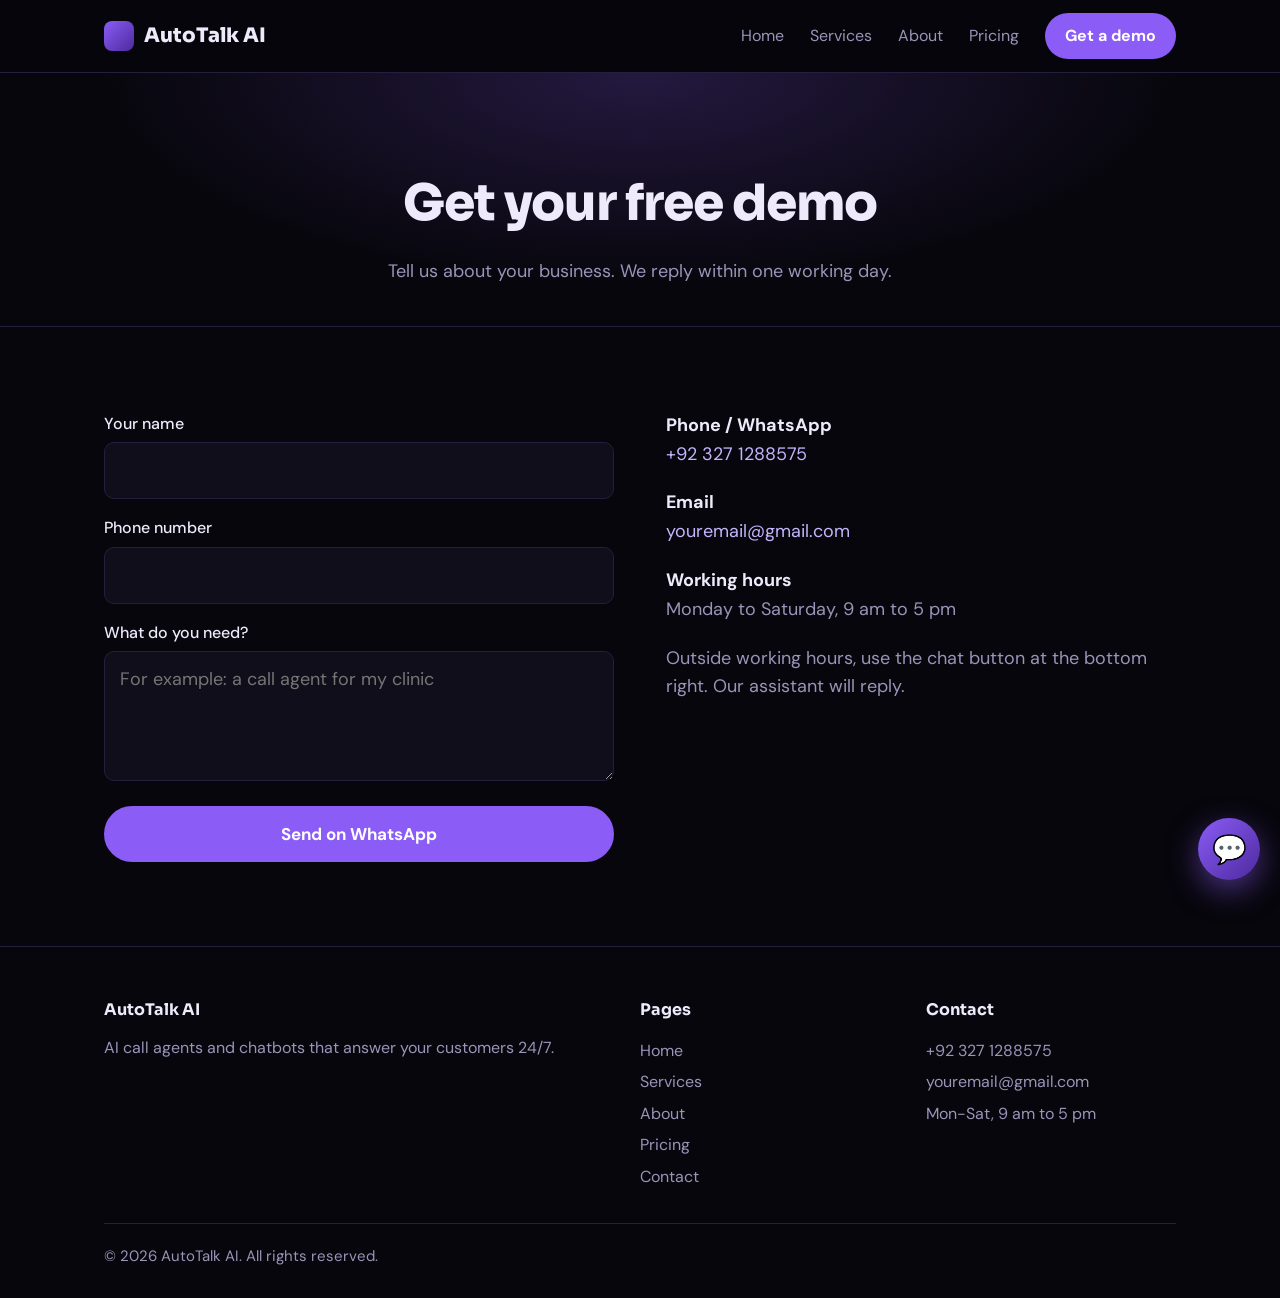
==== contact.html @ 1f4cff15 "Add files via upload" ====
<!DOCTYPE html>
<html lang="en">
<head>
<meta charset="UTF-8">
<meta name="viewport" content="width=device-width, initial-scale=1">
<title>Contact | AutoTalk AI</title>
<meta name="description" content="AutoTalk AI builds AI call agents and chatbots that answer customers, qualify leads and book appointments 24/7.">
<link rel="preconnect" href="https://fonts.googleapis.com">
<link rel="preconnect" href="https://fonts.gstatic.com" crossorigin>
<link href="https://fonts.googleapis.com/css2?family=DM+Sans:wght@400;500;700&family=Sora:wght@600;700;800&display=swap" rel="stylesheet">
<link rel="stylesheet" href="style.css">
</head>
<body>
<div id="site-header"></div>
<main>
<div class="page-head"><div class="wrap"><h1>Get your free demo</h1><p>Tell us about your business. We reply within one working day.</p></div></div>

<section>
  <div class="wrap">
    <div class="contact-grid">
      <form id="quote-form">
        <div><label for="name">Your name</label><input id="name" required></div>
        <div><label for="phone">Phone number</label><input id="phone" type="tel" required></div>
        <div><label for="msg">What do you need?</label><textarea id="msg" placeholder="For example: a call agent for my clinic" required></textarea></div>
        <button class="btn" type="submit">Send on WhatsApp</button>
      </form>
      <div class="details">
        <p><strong>Phone / WhatsApp</strong><a href="tel:+923271288575">+92 327 1288575</a></p>
        <p><strong>Email</strong><a href="mailto:youremail@gmail.com">youremail@gmail.com</a></p>
        <p><strong>Working hours</strong>Monday to Saturday, 9 am to 5 pm</p>
        <p>Outside working hours, use the chat button at the bottom right. Our assistant will reply.</p>
      </div>
    </div>
  </div>
</section>
</main>
<div id="site-footer"></div>
<script src="script.js"></script>
</body>
</html>
---- style.css ----
:root{
  --bg:#07060C;
  --panel:#100E1B;
  --panel2:#16132A;
  --line:#241F3D;
  --purple:#8B5CF6;
  --purple-deep:#4C2A9E;
  --lilac:#C4B5FD;
  --text:#EEEAFB;
  --muted:#9A94B8;
  --head:'Sora',Arial,sans-serif;
  --body:'DM Sans',Arial,sans-serif;
}
*{box-sizing:border-box;margin:0;padding:0}
html{scroll-behavior:smooth}
body{font-family:var(--body);font-size:18px;line-height:1.6;color:var(--text);background:var(--bg);overflow-x:hidden}
a{color:inherit}
img{max-width:100%}
:focus-visible{outline:3px solid var(--lilac);outline-offset:3px}
.wrap{max-width:1120px;margin:0 auto;padding:0 24px}

/* Header */
header{position:sticky;top:0;z-index:50;background:rgba(7,6,12,.88);backdrop-filter:blur(10px);border-bottom:1px solid var(--line)}
header .wrap{display:flex;align-items:center;justify-content:space-between;height:72px}
.logo{font-family:var(--head);font-weight:800;font-size:20px;text-decoration:none;display:flex;align-items:center;gap:10px}
.logo i{width:30px;height:30px;border-radius:8px;background:linear-gradient(135deg,var(--purple),var(--purple-deep));display:inline-block}
nav{display:flex;align-items:center;gap:26px}
nav a{text-decoration:none;font-size:16px;color:var(--muted)}
nav a:hover,nav a.on{color:var(--text)}
nav a.cta{color:#fff;background:var(--purple);padding:10px 20px;border-radius:999px;font-weight:700}
nav a.cta:hover{background:#9d74f8}
.burger{display:none;background:none;border:1px solid var(--line);color:var(--text);font-size:22px;width:44px;height:44px;border-radius:8px;cursor:pointer}

/* Buttons */
.btn{display:inline-block;padding:15px 30px;border-radius:999px;background:var(--purple);color:#fff;font-weight:700;text-decoration:none;border:2px solid var(--purple);font-size:17px;cursor:pointer;font-family:var(--body)}
.btn:hover{background:#9d74f8;border-color:#9d74f8}
.btn.ghost{background:transparent;color:var(--text);border-color:var(--line);margin-left:12px}
.btn.ghost:hover{border-color:var(--purple);color:var(--lilac)}

/* Hero with glowing arc */
.hero{position:relative;text-align:center;padding:120px 0 110px;overflow:hidden}
.hero::before{content:"";position:absolute;left:50%;top:-520px;width:1100px;height:1100px;transform:translateX(-50%);border-radius:50%;
  background:radial-gradient(circle at 50% 60%,#0A0816 52%,#2a1763 66%,#5b34c4 71%,rgba(139,92,246,0) 74%);
  box-shadow:0 0 120px 10px rgba(139,92,246,.35);z-index:0;pointer-events:none}
.hero .wrap{position:relative;z-index:1}
.badge{display:inline-block;padding:7px 16px;border:1px solid var(--line);background:rgba(22,19,42,.8);border-radius:999px;font-size:15px;color:var(--lilac);margin-bottom:26px}
.hero h1{font-family:var(--head);font-weight:800;font-size:clamp(36px,6vw,64px);line-height:1.08;letter-spacing:-0.025em;max-width:15em;margin:0 auto}
.hero h1 em{font-style:normal;background:linear-gradient(90deg,var(--lilac),var(--purple));-webkit-background-clip:text;background-clip:text;color:transparent}
.hero p.sub{color:var(--muted);font-size:20px;margin:24px auto 36px;max-width:32em}

.page-head{padding:90px 0 40px;text-align:center;border-bottom:1px solid var(--line);background:radial-gradient(ellipse at 50% 0,rgba(139,92,246,.22),transparent 60%)}
.page-head h1{font-family:var(--head);font-weight:800;font-size:clamp(32px,5vw,50px);letter-spacing:-0.02em}
.page-head p{color:var(--muted);max-width:34em;margin:14px auto 0}

/* Sections */
section{padding:84px 0}
.alt{background:var(--panel);border-top:1px solid var(--line);border-bottom:1px solid var(--line)}
h2{font-family:var(--head);font-weight:700;font-size:clamp(28px,4vw,40px);line-height:1.15;letter-spacing:-0.015em;margin-bottom:12px}
.lead{color:var(--muted);max-width:36em;margin-bottom:44px}
.center{text-align:center}.center .lead{margin-left:auto;margin-right:auto}

.grid3{display:grid;grid-template-columns:repeat(auto-fit,minmax(280px,1fr));gap:20px}
.card{background:var(--panel2);border:1px solid var(--line);border-radius:16px;padding:30px}
.card h3{font-family:var(--head);font-size:21px;margin-bottom:10px}
.card p{color:var(--muted);font-size:17px}
.card .ico{width:44px;height:44px;border-radius:12px;background:rgba(139,92,246,.18);color:var(--lilac);display:flex;align-items:center;justify-content:center;font-size:22px;margin-bottom:18px}
.card.hl{border-color:var(--purple);box-shadow:0 0 40px -10px rgba(139,92,246,.5)}
.card ul{list-style:none;margin-top:14px;color:var(--muted);font-size:16px}
.card li{padding:6px 0;border-top:1px solid var(--line)}
.tag{display:inline-block;font-size:14px;color:var(--lilac);margin-bottom:10px}

.steps{display:grid;grid-template-columns:repeat(auto-fit,minmax(240px,1fr));gap:36px;counter-reset:s}
.step{border-top:2px solid var(--purple);padding-top:18px}
.step::before{counter-increment:s;content:counter(s);font-family:var(--head);font-weight:700;color:var(--lilac);font-size:15px}
.step h3{font-family:var(--head);font-size:20px;margin:6px 0 8px}
.step p{color:var(--muted);font-size:17px}

.use{display:flex;flex-wrap:wrap;gap:12px;justify-content:center}
.use span{padding:10px 20px;border:1px solid var(--line);border-radius:999px;background:var(--panel2);font-size:16px}

.callbox{max-width:480px;margin:0 auto;background:var(--panel2);border:1px solid var(--line);border-radius:18px;padding:20px;box-shadow:0 30px 80px -30px rgba(139,92,246,.5)}
.callbox .top{display:flex;align-items:center;gap:10px;padding-bottom:14px;border-bottom:1px solid var(--line);font-size:15px;color:var(--muted)}
.dot{width:10px;height:10px;border-radius:50%;background:#35e08a;animation:pulse 1.8s infinite}
@keyframes pulse{0%,100%{box-shadow:0 0 0 0 rgba(53,224,138,.6)}50%{box-shadow:0 0 0 8px rgba(53,224,138,0)}}
.msgs{display:grid;gap:12px;padding:18px 0 4px;text-align:left}
.m{max-width:86%;padding:11px 15px;border-radius:14px;font-size:16px;line-height:1.45}
.m.c{background:#1f1b38;justify-self:start;border-bottom-left-radius:3px}
.m.a{background:var(--purple);color:#fff;justify-self:end;border-bottom-right-radius:3px}

details{border-bottom:1px solid var(--line);padding:20px 0}
summary{cursor:pointer;font-family:var(--head);font-weight:600;font-size:18px;list-style:none;display:flex;justify-content:space-between;gap:16px}
summary::after{content:"+";color:var(--lilac);font-size:24px;line-height:1}
details[open] summary::after{content:"\2212"}
details p{color:var(--muted);margin-top:12px;max-width:40em}
.faq{max-width:760px;margin:0 auto}

.cta-band{text-align:center;padding:90px 0;background:radial-gradient(ellipse at 50% 100%,rgba(139,92,246,.3),transparent 65%)}

/* Contact */
.contact-grid{display:grid;grid-template-columns:repeat(auto-fit,minmax(290px,1fr));gap:52px}
form{display:grid;gap:16px}
label{font-weight:500;display:block;margin-bottom:6px;font-size:16px}
input,textarea{width:100%;padding:13px 15px;font:inherit;border:1px solid var(--line);border-radius:10px;background:var(--panel);color:var(--text)}
input:focus,textarea:focus{border-color:var(--purple);outline:none}
textarea{min-height:130px;resize:vertical}
.details p{margin-bottom:20px;color:var(--muted)}
.details strong{color:var(--text);display:block}
.details a{color:var(--lilac);text-decoration:none}

footer{border-top:1px solid var(--line);padding:50px 0 30px;color:var(--muted);font-size:16px}
.fgrid{display:grid;grid-template-columns:2fr 1fr 1fr;gap:36px;margin-bottom:30px}
footer h4{color:var(--text);font-family:var(--head);font-size:16px;margin-bottom:12px}
footer a{display:block;text-decoration:none;padding:3px 0}
footer a:hover{color:var(--lilac)}
.copy{border-top:1px solid var(--line);padding-top:20px;font-size:15px}

/* Chat widget */
#chat-btn{position:fixed;right:20px;bottom:20px;z-index:100;width:62px;height:62px;border-radius:50%;border:none;background:linear-gradient(135deg,var(--purple),var(--purple-deep));color:#fff;font-size:28px;cursor:pointer;box-shadow:0 10px 30px rgba(139,92,246,.5)}
#chat-btn:hover{transform:scale(1.06)}
#chat{position:fixed;right:20px;bottom:96px;z-index:100;width:360px;max-width:calc(100vw - 32px);height:520px;max-height:calc(100vh - 120px);background:var(--panel);border:1px solid var(--line);border-radius:18px;display:none;flex-direction:column;overflow:hidden;box-shadow:0 30px 80px rgba(0,0,0,.6)}
#chat.open{display:flex}
.ch-head{padding:16px 18px;background:linear-gradient(135deg,var(--purple-deep),#2a1763);display:flex;align-items:center;justify-content:space-between}
.ch-head b{font-family:var(--head);font-size:16px;display:block}
.ch-head small{color:var(--lilac);font-size:13px}
.ch-head button{background:none;border:none;color:#fff;font-size:24px;cursor:pointer}
.ch-body{flex:1;overflow-y:auto;padding:16px;display:flex;flex-direction:column;gap:10px}
.cm{max-width:85%;padding:10px 14px;border-radius:14px;font-size:15.5px;line-height:1.45}
.cm.bot{background:var(--panel2);align-self:flex-start;border-bottom-left-radius:3px}
.cm.me{background:var(--purple);color:#fff;align-self:flex-end;border-bottom-right-radius:3px}
.cm a{color:var(--lilac)}
.quick{display:flex;flex-wrap:wrap;gap:8px;padding:0 16px 12px}
.quick button{background:transparent;border:1px solid var(--purple);color:var(--lilac);padding:7px 13px;border-radius:999px;font-size:14px;cursor:pointer;font-family:var(--body)}
.quick button:hover{background:var(--purple);color:#fff}
.ch-form{display:flex;gap:8px;padding:12px;border-top:1px solid var(--line)}
.ch-form input{flex:1;padding:11px 14px;border-radius:999px}
.ch-form button{background:var(--purple);border:none;color:#fff;width:44px;border-radius:50%;font-size:18px;cursor:pointer}

@media (max-width:860px){
  .burger{display:block}
  nav{position:absolute;top:72px;left:0;right:0;background:var(--bg);flex-direction:column;align-items:stretch;gap:0;padding:12px 24px 20px;border-bottom:1px solid var(--line);display:none}
  nav.open{display:flex}
  nav a{padding:12px 0;font-size:18px}
  nav a.cta{text-align:center;margin-top:8px}
  .fgrid{grid-template-columns:1fr}
}
@media (max-width:560px){
  body{font-size:17px}
  .hero{padding:80px 0 70px}
  .hero::before{width:700px;height:700px;top:-380px}
  section{padding:60px 0}
  .btn.ghost{margin:12px 0 0 0}
}
@media (prefers-reduced-motion:reduce){.dot{animation:none}html{scroll-behavior:auto}}
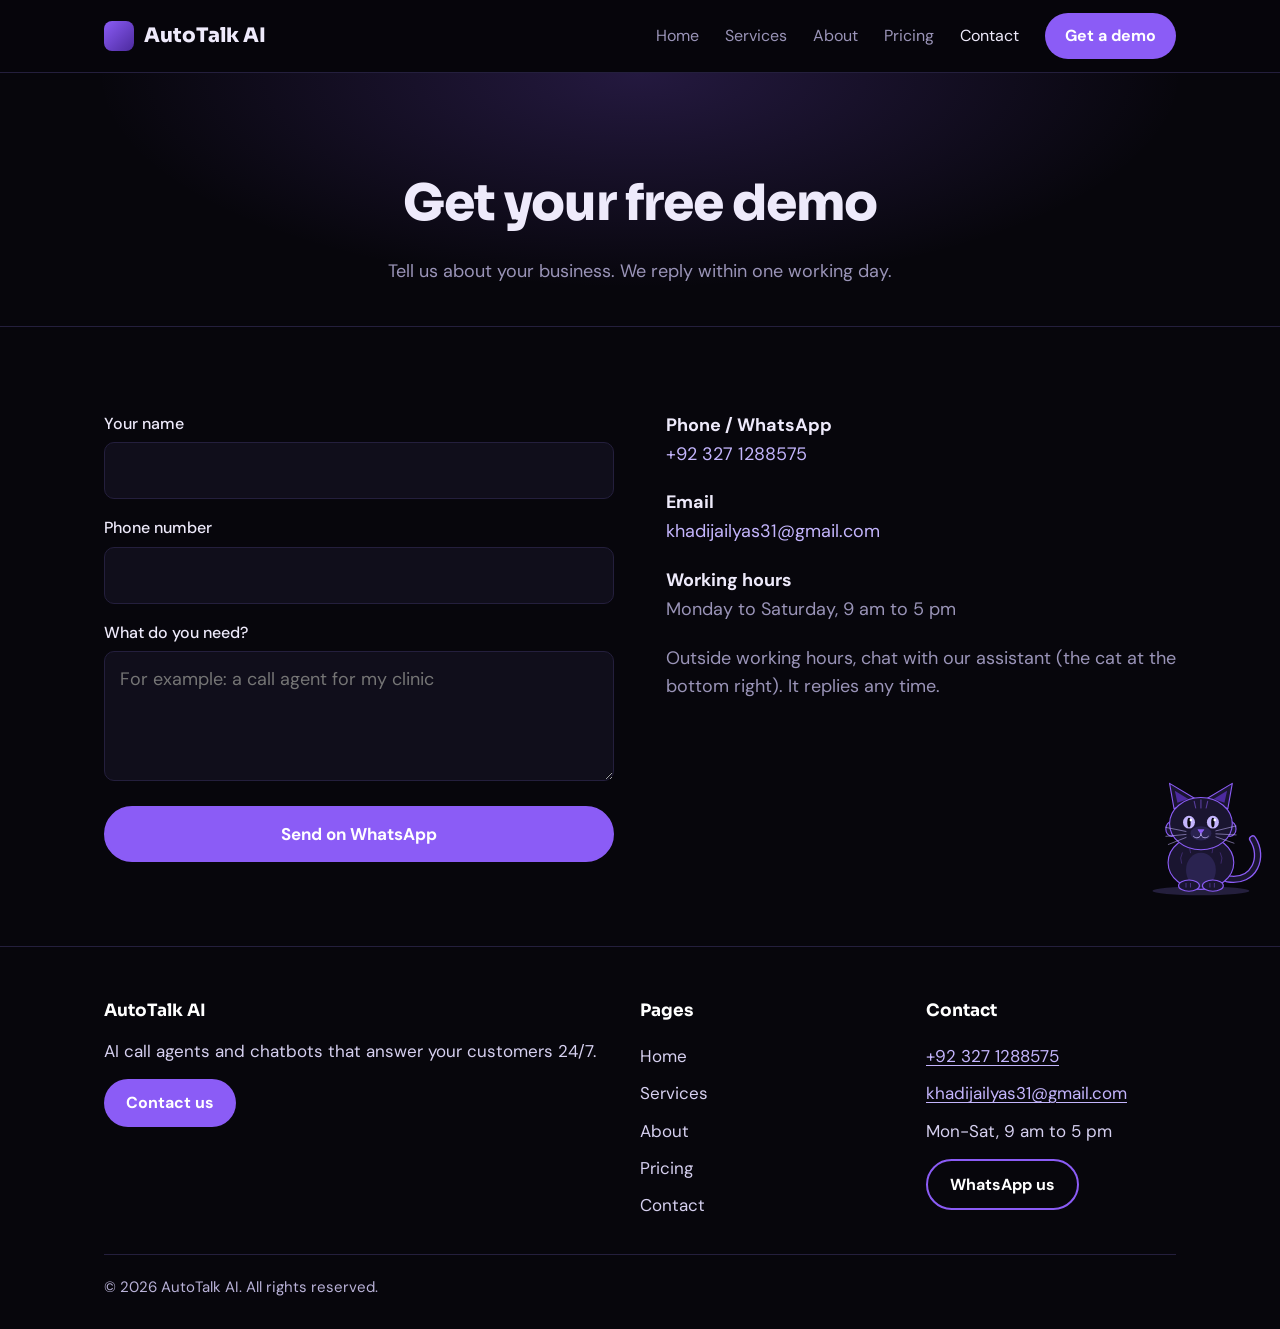
==== commit 35611c34: "Add files via upload" ====
--- a/contact.html
+++ b/contact.html
@@ -26,9 +26,9 @@
       </form>
       <div class="details">
         <p><strong>Phone / WhatsApp</strong><a href="tel:+923271288575">+92 327 1288575</a></p>
-        <p><strong>Email</strong><a href="mailto:youremail@gmail.com">youremail@gmail.com</a></p>
+        <p><strong>Email</strong><a href="mailto:khadijailyas31@gmail.com">khadijailyas31@gmail.com</a></p>
         <p><strong>Working hours</strong>Monday to Saturday, 9 am to 5 pm</p>
-        <p>Outside working hours, use the chat button at the bottom right. Our assistant will reply.</p>
+        <p>Outside working hours, chat with our assistant (the cat at the bottom right). It replies any time.</p>
       </div>
     </div>
   </div>
--- a/style.css
+++ b/style.css
@@ -151,3 +151,50 @@
   .btn.ghost{margin:12px 0 0 0}
 }
 @media (prefers-reduced-motion:reduce){.dot{animation:none}html{scroll-behavior:auto}}
+
+.from{color:var(--muted);font-size:16px;margin-bottom:12px !important}
+.from b{display:block;font-family:var(--head);font-size:34px;color:var(--text);line-height:1.1;margin:2px 0}
+.from span{font-size:15px}
+.pnote{text-align:center;color:var(--muted);font-size:16px;margin-top:28px}
+
+/* Hero arc animation */
+.hero::before{animation:arcpulse 7s ease-in-out infinite}
+@keyframes arcpulse{0%,100%{box-shadow:0 0 120px 10px rgba(139,92,246,.28);transform:translateX(-50%) translateY(0)}50%{box-shadow:0 0 180px 28px rgba(139,92,246,.5);transform:translateX(-50%) translateY(12px)}}
+
+/* Footer */
+footer{color:#D6D0F0;font-size:17px}
+footer h4{font-size:17px;color:#fff;margin-bottom:14px}
+footer p{color:#D6D0F0}
+.flink{display:block;color:var(--lilac);text-decoration:underline;text-underline-offset:3px;padding:5px 0;word-break:break-all}
+.flink:hover{color:#fff}
+.flink2{display:block;color:#D6D0F0;padding:5px 0}
+.flink2:hover{color:var(--lilac)}
+.ftime{display:block;padding:5px 0 14px;color:#D6D0F0}
+.fbtn{display:inline-block !important;margin-top:14px;padding:11px 22px !important;border-radius:999px;background:var(--purple);color:#fff !important;font-weight:700;font-size:16px}
+.fbtn:hover{background:#9d74f8;color:#fff !important}
+.fbtn.wa{margin-top:0;background:transparent;border:2px solid var(--purple)}
+.fbtn.wa:hover{background:var(--purple)}
+.copy{color:#B9B2D8}
+
+/* Cat chat button */
+#chat-btn{right:10px;bottom:6px;width:112px;height:116px;border-radius:0;background:none;box-shadow:none;padding:0;font-size:0;border:none}
+#chat-btn:hover{transform:translateY(-3px)}
+#chat-btn svg{width:100%;height:100%;display:block;overflow:visible}
+.cat-body,.cat-head{transform-box:fill-box;transform-origin:50% 100%;transition:transform .9s ease}
+.cat-eyes{transform-box:fill-box;transform-origin:50% 50%;transition:transform .6s ease}
+.cat-z{opacity:0}
+#chat-btn.sleep .cat-body{transform:scale(1.12,.62)}
+#chat-btn.sleep .cat-head{transform:translateY(46px) rotate(4deg)}
+#chat-btn.sleep .cat-eyes{transform:scaleY(.08)}
+#chat-btn.sleep .cat-z{animation:zfloat 3s ease-in-out infinite}
+#chat-btn.stretch .cat-body{animation:cstretch 1.1s ease}
+#chat-btn.stretch .cat-head{animation:chead 1.1s ease}
+@keyframes zfloat{0%{transform:translate(0,0);opacity:0}30%{opacity:1}100%{transform:translate(18px,-28px);opacity:0}}
+@keyframes cstretch{0%{transform:scale(1.12,.62)}55%{transform:scale(.94,1.1)}100%{transform:scale(1,1)}}
+@keyframes chead{0%{transform:translateY(46px) rotate(4deg)}55%{transform:translateY(-5px) rotate(-3deg)}100%{transform:translateY(0) rotate(0)}}
+#cat-bubble{position:fixed;right:22px;bottom:126px;z-index:99;background:var(--purple);color:#fff;padding:10px 16px;border-radius:14px;font-size:15px;opacity:0;pointer-events:none;transition:opacity .4s}
+#cat-bubble::after{content:"";position:absolute;right:26px;bottom:-9px;border:9px solid transparent;border-top-color:var(--purple);border-bottom:0}
+#cat-bubble.show{opacity:1}
+#chat{bottom:128px;max-height:calc(100vh - 150px)}
+@media (max-width:560px){#chat-btn{width:96px;height:100px}#chat{bottom:112px}#cat-bubble{bottom:108px}}
+@media (prefers-reduced-motion:reduce){.hero::before{animation:none}.cat-body,.cat-head,.cat-eyes{transition:none}}
